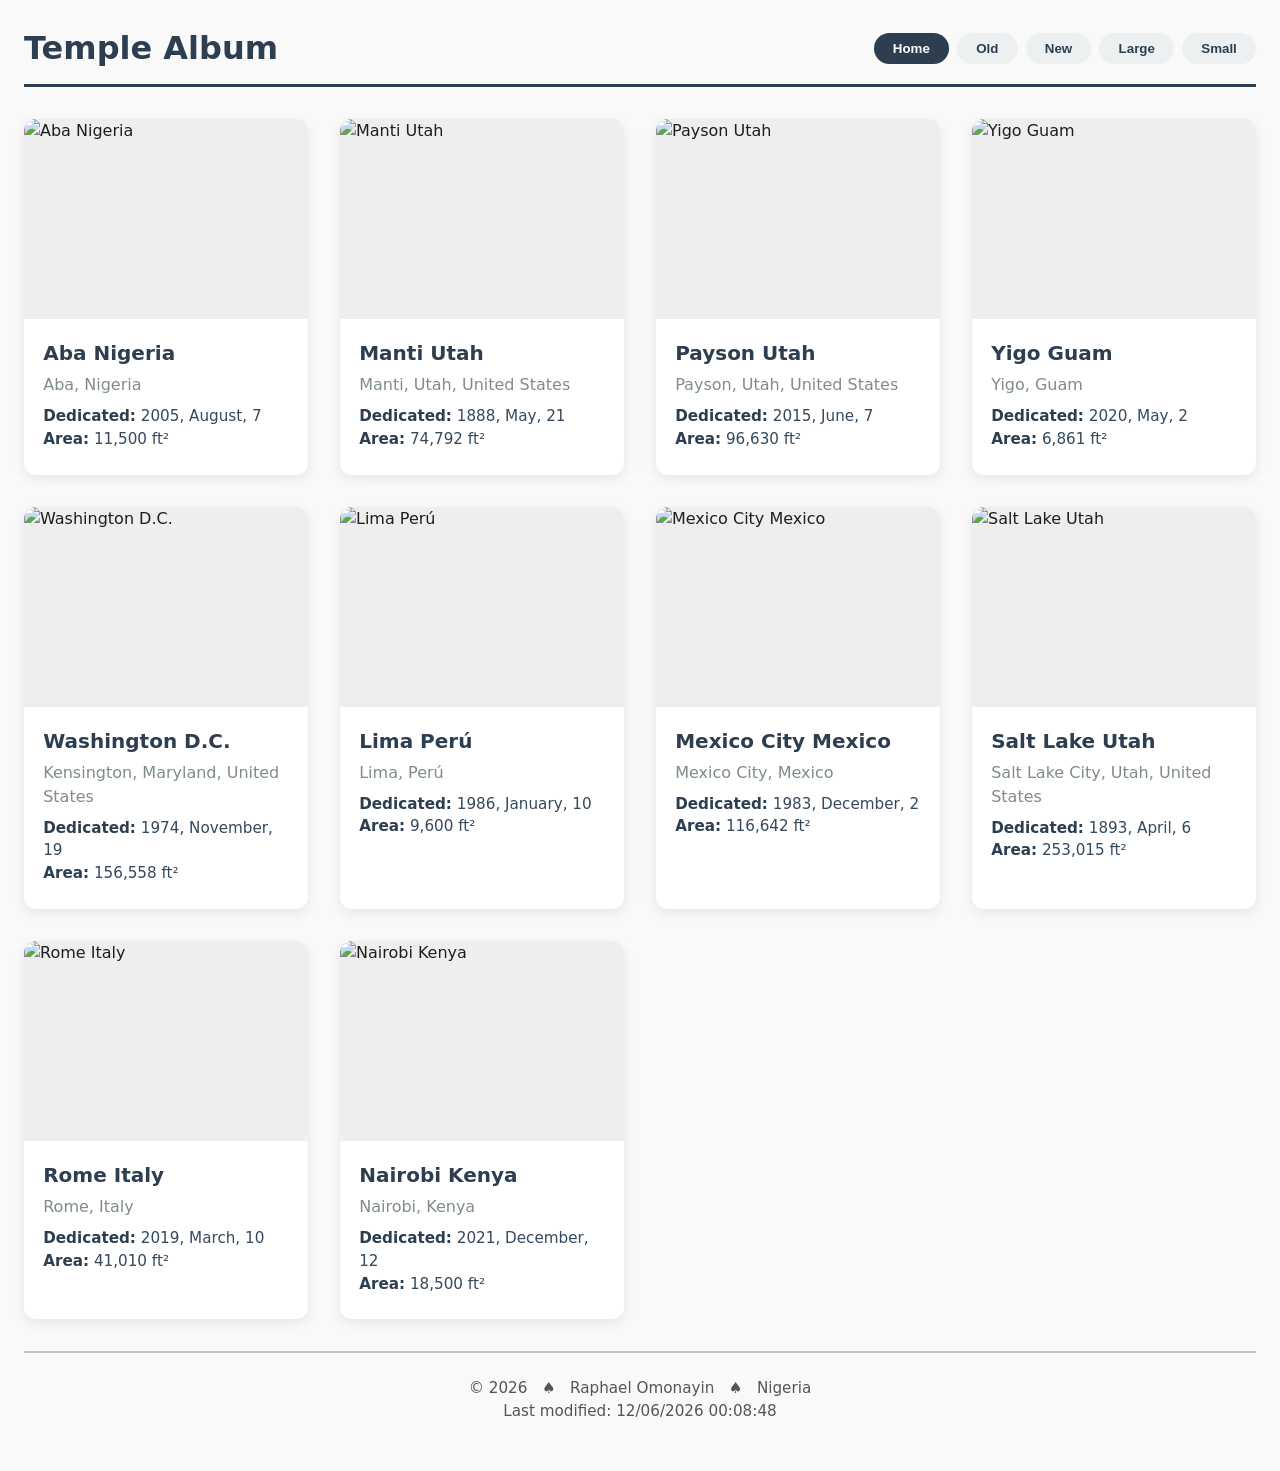
==== filtered-temples.html @ c5b7920a "fixes" ====
<!DOCTYPE html>
<html lang="en">
<head>
    <meta charset="UTF-8">
    <meta name="viewport" content="width=device-width, initial-scale=1.0">
    <title>Temple Album</title>
    <meta name="description" content="WDD 131 - Temple Album - Raphael Omonayin. Discover a collection of temple images in this album, showcasing various temple architecture.">
    <meta name="author" content="Raphael Omonayin">
    <link rel="preconnect" href="https://fonts.googleapis.com">
    <link rel="preconnect" href="https://fonts.gstatic.com" crossorigin>
    <link href="https://fonts.googleapis.com/css2?family=Playfair+Display:wght@400;700&family=Inter:wght@300;400;600&display=swap" rel="stylesheet">
    <link rel="stylesheet" href="styles/filtered-temples.css">
    <script defer src="scripts/filtered-temples.js"></script>
</head>
<body>
    <header>
        <h1>Temple Album</h1>
        <nav>
            <button data-filter="home" class="active">Home</button>
            <button data-filter="old">Old</button>
            <button data-filter="new">New</button>
            <button data-filter="large">Large</button>
            <button data-filter="small">Small</button>
        </nav>
    </header>

    <main id="temple-grid">
       
    </main>

    <footer>
        <p>
            &copy; <span id="copyright-year"></span>
            &nbsp; ♠️ &nbsp; Raphael Omonayin &nbsp; ♠️ &nbsp; Nigeria
        </p>
        <p id="last-modified"></p>
    </footer>

</body>
</html>
---- styles/filtered-temples.css ----
* {
    margin: 0;
    padding: 0;
    box-sizing: border-box;
}

body {
    font-family: 'Segoe UI', Roboto, system-ui, sans-serif;
    background: #f9f9f9;
    color: #1e1e1e;
    line-height: 1.5;
    padding: 1.5rem;
    max-width: 1400px;
    margin: 0 auto;
}

header {
    display: flex;
    flex-wrap: wrap;
    align-items: center;
    justify-content: space-between;
    gap: 1rem;
    margin-bottom: 2rem;
    padding-bottom: 0.75rem;
    border-bottom: 3px solid #2c3e50;
}

header h1 {
    font-size: 2rem;
    color: #2c3e50;
}

nav {
    display: flex;
    flex-wrap: wrap;
    gap: 0.5rem;
}

nav button {
    background: #ecf0f1;
    border: none;
    padding: 0.5rem 1.2rem;
    border-radius: 30px;
    font-weight: 600;
    color: #2c3e50;
    cursor: pointer;
    transition: background 0.2s, transform 0.1s;
}

nav button:hover {
    background: #d5d8dc;
}

nav button.active {
    background: #2c3e50;
    color: white;
}

#temple-grid {
    display: grid;
    grid-template-columns: repeat(auto-fill, minmax(280px, 1fr));
    gap: 2rem;
    margin-bottom: 2rem;
}

.temple-card {
    background: white;
    border-radius: 12px;
    box-shadow: 0 4px 12px rgba(0, 0, 0, 0.08);
    overflow: hidden;
    transition: transform 0.15s, box-shadow 0.15s;
}

.temple-card:hover {
    transform: translateY(-5px);
    box-shadow: 0 8px 24px rgba(0, 0, 0, 0.12);
}

.temple-card img {
    width: 100%;
    height: 200px;
    object-fit: cover;
    display: block;
    background: #eee;
}

.temple-card .card-content {
    padding: 1.2rem 1.2rem 1.5rem;
}

.temple-card h3 {
    font-size: 1.25rem;
    color: #2c3e50;
    margin-bottom: 0.3rem;
}

.temple-card .location {
    font-weight: 500;
    color: #7f8c8d;
    margin-bottom: 0.5rem;
}

.temple-card .details {
    font-size: 0.95rem;
    color: #34495e;
}

.temple-card .details span {
    font-weight: 600;
    color: #2c3e50;
}

footer {
    margin-top: 2rem;
    padding: 1.5rem 0.5rem;
    text-align: center;
    border-top: 2px solid #bdc3c7;
    color: #555;
    font-size: 0.95rem;
}

@media (max-width: 640px) {
    header {
        flex-direction: column;
        align-items: stretch;
        gap: 0.75rem;
    }
    nav {
        justify-content: center;
    }
    nav button {
        padding: 0.4rem 0.8rem;
        font-size: 0.85rem;
    }
    #temple-grid {
        grid-template-columns: repeat(auto-fill, minmax(240px, 1fr));
        gap: 1.5rem;
    }
}

@media (max-width: 480px) {
    body {
        padding: 0.75rem;
    }
    #temple-grid {
        grid-template-columns: 1fr;
    }
}
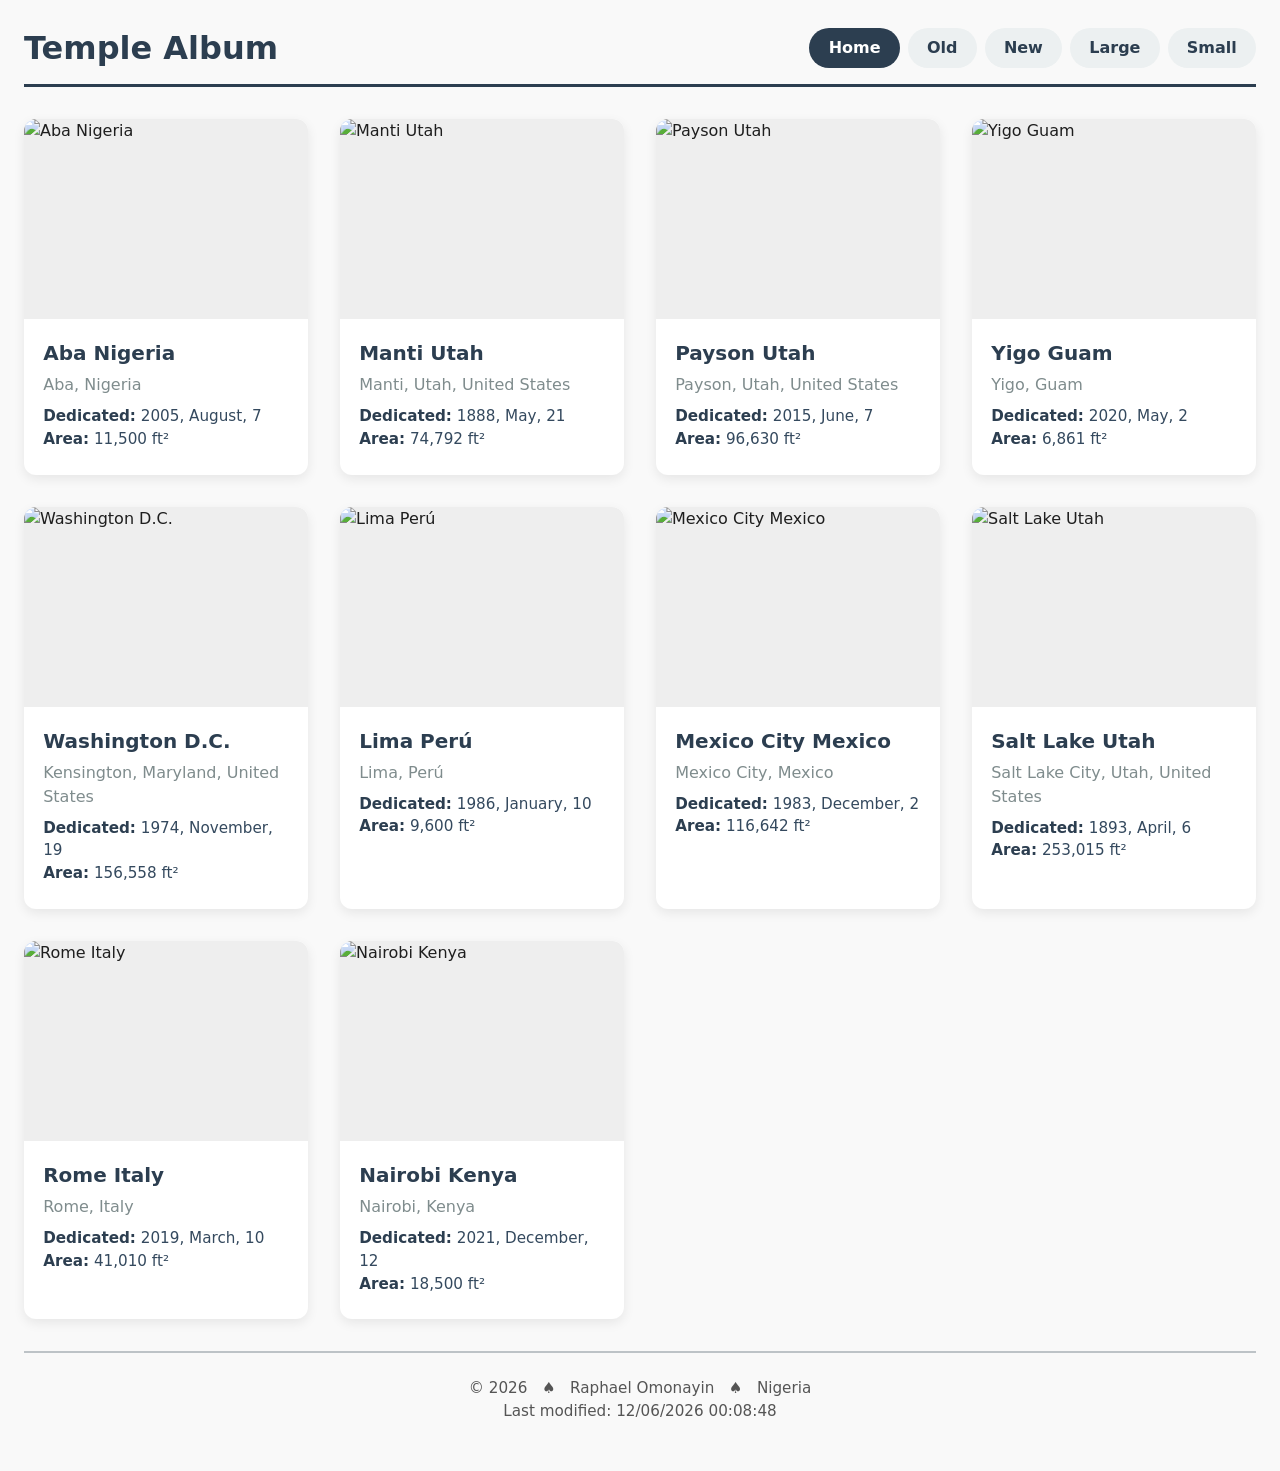
==== commit d9974286: "fixes" ====
--- a/filtered-temples.html
+++ b/filtered-temples.html
@@ -15,12 +15,12 @@
 <body>
     <header>
         <h1>Temple Album</h1>
-        <nav>
-            <button data-filter="home" class="active">Home</button>
-            <button data-filter="old">Old</button>
-            <button data-filter="new">New</button>
-            <button data-filter="large">Large</button>
-            <button data-filter="small">Small</button>
+       <nav>
+            <a href="#" data-filter="home" class="active">Home</a>
+            <a href="#" data-filter="old">Old</a>
+            <a href="#" data-filter="new">New</a>
+            <a href="#" data-filter="large">Large</a>
+            <a href="#" data-filter="small">Small</a>
         </nav>
     </header>
 
--- a/styles/filtered-temples.css
+++ b/styles/filtered-temples.css
@@ -36,7 +36,7 @@
     gap: 0.5rem;
 }
 
-nav button {
+nav a {
     background: #ecf0f1;
     border: none;
     padding: 0.5rem 1.2rem;
@@ -45,13 +45,14 @@
     color: #2c3e50;
     cursor: pointer;
     transition: background 0.2s, transform 0.1s;
+    text-decoration: none;
 }
 
-nav button:hover {
+nav a:hover {
     background: #d5d8dc;
 }
 
-nav button.active {
+nav a.active {
     background: #2c3e50;
     color: white;
 }
@@ -128,7 +129,7 @@
     nav {
         justify-content: center;
     }
-    nav button {
+    nav a {
         padding: 0.4rem 0.8rem;
         font-size: 0.85rem;
     }
